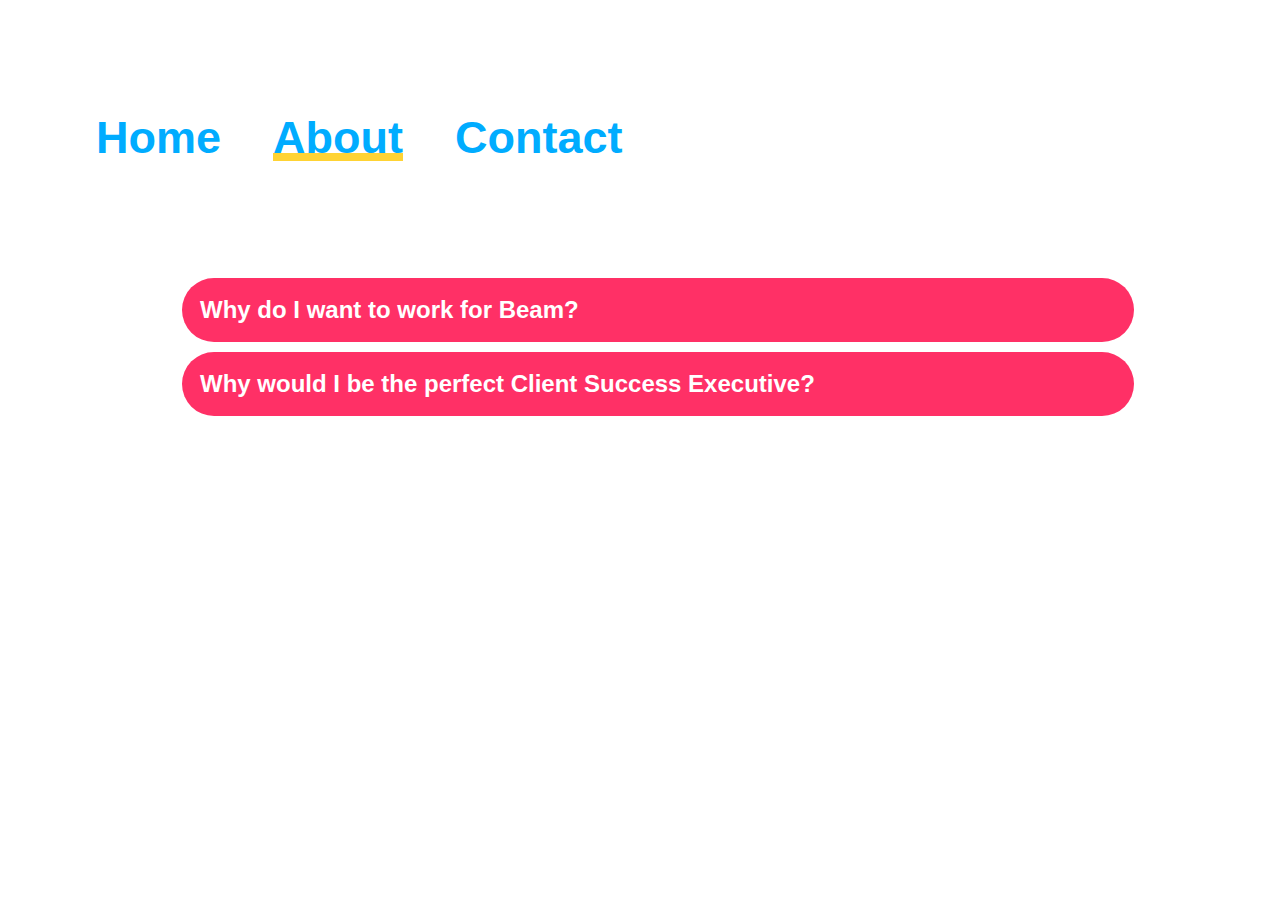
==== html/about.html @ 43a1c2ed "folders" ====
<!DOCTYPE html>

<html lang="en-GB">
  <head>
    <meta charset="utf-8" />
    <meta name="viewport" content="width=device-width" />
    <meta name="author" content="Celia Alonso" />
    <meta
      name="description"
      content="Job application for Client Success Executive at Beam"
    />
    <title>Job application for Client Success Executive at Beam</title>
    <link href="../css/style.css" rel="stylesheet" />
    <link href="../css/about.css" rel="stylesheet" />
  </head>
  <body>
    <header>
      <nav>
        <div class="links">
          <p class="links-items"><a href="../index.html">Home </a></p>
          <p class="links-items"><a href="./about.html"> About </a></p>
          <p class="links-items"><a href="./contact.html">Contact</a></p>
          <strong id="mobile-menu-btn">Menu</strong>
        </div>
      </nav>
      <!-- Small Screen Navigation Bar -->
      <div class="mobile-menu">
        <p class="links-items"><a href="../index.html"> Home </a></p>
        <p class="links-items"><a href="./about.html"> About </a></p>
        <p class="links-items"><a href="./contact.html"> Contact </a></p>
      </div>
    </header>

    <main>
     
  
    

        <h2 class="accordion">Why do I want to work for Beam?</h2>

      <div class="panel">
       
         
            <h3>Passionate About Helping Dissadvantaged Communities</h3>
            <p class="start">
            Last year, I started volunteering at the North London Action for Homeless gardening project. 
            This project provides a safe space where people can experience a sense of belonging. 
            
            Before that, after university, I spent six months volunteering at different charities in Asia that tackled homelessness and lack of education in deprived areas. 
            During that time, I also developed a fundraising campaign to buy and deliver water filters to various charities
            </p>
        

        
            <h3>I Believe In Tech As A Force For Good</h3>
            <p class="start">
          I'm a firm believer that using tech in the right way can dramatically improve people's lives. Beam is a great example of that, 
          in the last few months I've been following on LinkedIn how the lives of people like Karina, John or Anna  
          were changed thanks to it. I've been inspired by this and in my free time I recently started to learn HTML, CSS & JS.
            </p>
        

        
         
      </div>
      <h2 class="accordion">Why would I be the perfect Client Success Executive?</h2>
      <div class="panel">
       
         <h3>I am Great at Spotting New Opportunities & Building Long-lasting Partnerships  </h3>
            <p class="start">
           As the Marketing and Collaborations Manager at Fill Refill, a sustainability driven start-up, 
           I enjoy identifying partnerships opportunities and creating long-term relationships with other brands, organisations, accounts and charities. 
           I regularly organise stands at tradeshows and events where we pitch to potential new clients & partners. 
            </p>
          

               <h3>
I have Exceptional Organisational Skills and Problem-Solving Ability </h3>
            <p class="start">
            A great part of my previous role as a Closed Loop Coordinator involved finding out what sustainable practices could be improved, 
            coming up with solutions and managing the projects to implement the changes. 
            This together with my experience organising stands at tradeshows and events 
            helped me develop my organisation skills and taught me how to react in a calm and fast way to unexpected events. 
 
</p>
        <h3> I am a Target Driven Person </h3>
            <p class="start"> I thrive in a target-driven work environment where I passionately believe in the company's goal. In my current job, last year, 
              I increased the amount of partnerships by 150% creating 20 new partnerships.</p>

               <h3>And.. </h3>
        <p class="start"> I am an active and positive person that likes to get involved, I have great initiative and the ability to easily build rapport. 
          I am a very confident speaker that thrives in a busy environment where I can develop and learn. 
          As I truly share your passion to use tech as a force for good and desire to improve people's lives, I know I would commit all my energy to this role. </p>
       

          
        
        <p class="nostart">Thank you for your consideration,</br>
    Celia</p>
      </div>
    </main>

    <script src="../js/about.js"></script>

  </body>
</html>
---- css/style.css ----
/* FOR ALL PAGES */

body {
  padding: 70px;
}
* {
  padding: 0px;
  margin: 0px;
  font-family: "Montserrat", sans-serif;
}

/* footer {
  left: 0;
  bottom: 0;
  margin-top: 2rem;
  width: 100%;
} */

a {
  color: inherit;
  text-decoration: inherit;
}

nav {
  display: flex;
  justify-content: space-between;
  align-items: center;
  width: 100%;
  font-size: 45px;
  /* top: 0;  top: 0, so that the nav bar stays on the top */
  background-color: white;
  border-radius: 0.5rem;
  padding: 0rem 0rem;
  padding-bottom: -1rem;
  margin-top: 0.5rem;
  color: #00acff;
}
nav .links {
  display: flex;
  padding: 1.5rem 1rem;
  justify-content: center;
  margin-right: 1rem;
}

nav .links {
  gap: 2rem;
}

nav .links-items:hover {
  background-color: rgb(255 211 52);
  border-radius: 1rem;
  cursor: pointer;
}

.links p {
  padding: 10px;
  font-weight: 800;
}

.logo {
  padding-left: 1rem;
}

#mobile-menu-btn {
  display: none;
}
.mobile-menu {
  color: white;
  display: none;
  position: absolute;
  right: 0;
  height: 60vh;
  width: 70vw;
  background-color: #00acff;
  font-weight: 800;
  font-size: x-large;
}

@media (max-width: 600px) {
  #mobile-menu-btn {
    display: block;
  }
  nav p {
    display: none;
  }
  .mobile-menu {
    display: none;
    flex-direction: column;
    justify-content: space-around;
    align-items: center;
    border-radius: 1rem;
    margin: 1rem 2rem 0;
  }
  nav .links-items:hover {
    background-color: rgb(255 211 52);
    border-radius: 1rem;
    cursor: pointer;
  }

  footer {
    font-size: 0.8rem;
  }
}
---- css/about.css ----
/* FOR ABOUT PAGE */

main {
  margin: 5rem 7rem;
}

/* adding line to nav to show where the user is */

nav .links-items:nth-child(2)::after {
  content: "";
  display: block;
  width: 100%;
  height: 8px;
  background-color: rgb(255 211 52);
  margin-top: -0.7rem;
}
.text {
  text-indent: 2rem;
  margin: 1rem 2rem 1rem 2rem;
  line-height: 2rem;
  padding: 1rem 5rem 1rem;
  font-size: 23px;
}

/* style for the expandable question */
.accordion {
  background-color: rgb(255 48 102);
  color: white;
  cursor: pointer;
  padding: 18px;
  width: 100%;
  text-align: left;
  border: none;
  outline: none;
  transition: 0.4s;
  margin-bottom: 10px;
  border-radius: 2rem;
}

/* hidding the text on panel */

.panel {
  display: none;
  padding: 1rem 3rem 2rem;
}

/* background color change when clicked or hovered */
.accordion.active,
.accordion:hover {
  background-color: rgb(230 20 74);
}

/* styling text from answers */

ul {
  list-style: none;
}

.start {
  text-indent: 2rem;
  padding: 0 2rem;
  margin: 1rem 2rem 2rem;
  line-height: 2rem;
  font-size: 18px;
}

h3 {
  margin-left: 2rem;
  font-size: 20px;
}

.website {
  text-decoration: underline;
}

.question p {
  text-indent: 4rem;
}

.nostart {
  text-indent: 0rem;
  padding: 0 2rem;
  margin: 1rem 2rem 2rem;
  line-height: 2rem;
  font-size: 18px;
}

@media (max-width: 600px) {
  main {
    margin-left: 0.5rem;
    margin-right: 0.5rem;
  }

  body {
    padding: 1.5rem;
  }

  .photo img {
    width: 20rem;
    padding: 1rem;
  }
  .accordion {
    margin-right: 2rem;
    font-size: 15px;
    max-width: 15rem;
  }
  h3 {
    font-size: 15px;
    margin-left: 0;
    margin-bottom: 1rem;
    margin-top: 1rem;
  }
  .panel p {
    font-size: 15px;
  }
  .start {
    font-size: 15px;
    margin-left: 0;
    margin-bottom: 1rem;
    margin-top: 1rem;
    margin-right: 0rem;
    text-indent: 0rem;
    line-height: normal;
    padding: 0rem;
  }

  .nostart {
    font-size: 15px;
    margin-left: 0;
    margin-bottom: 1rem;
    margin-top: 1rem;
    margin-right: 0rem;
    text-indent: 0rem;
    line-height: normal;
    padding: 0rem;
  }
}
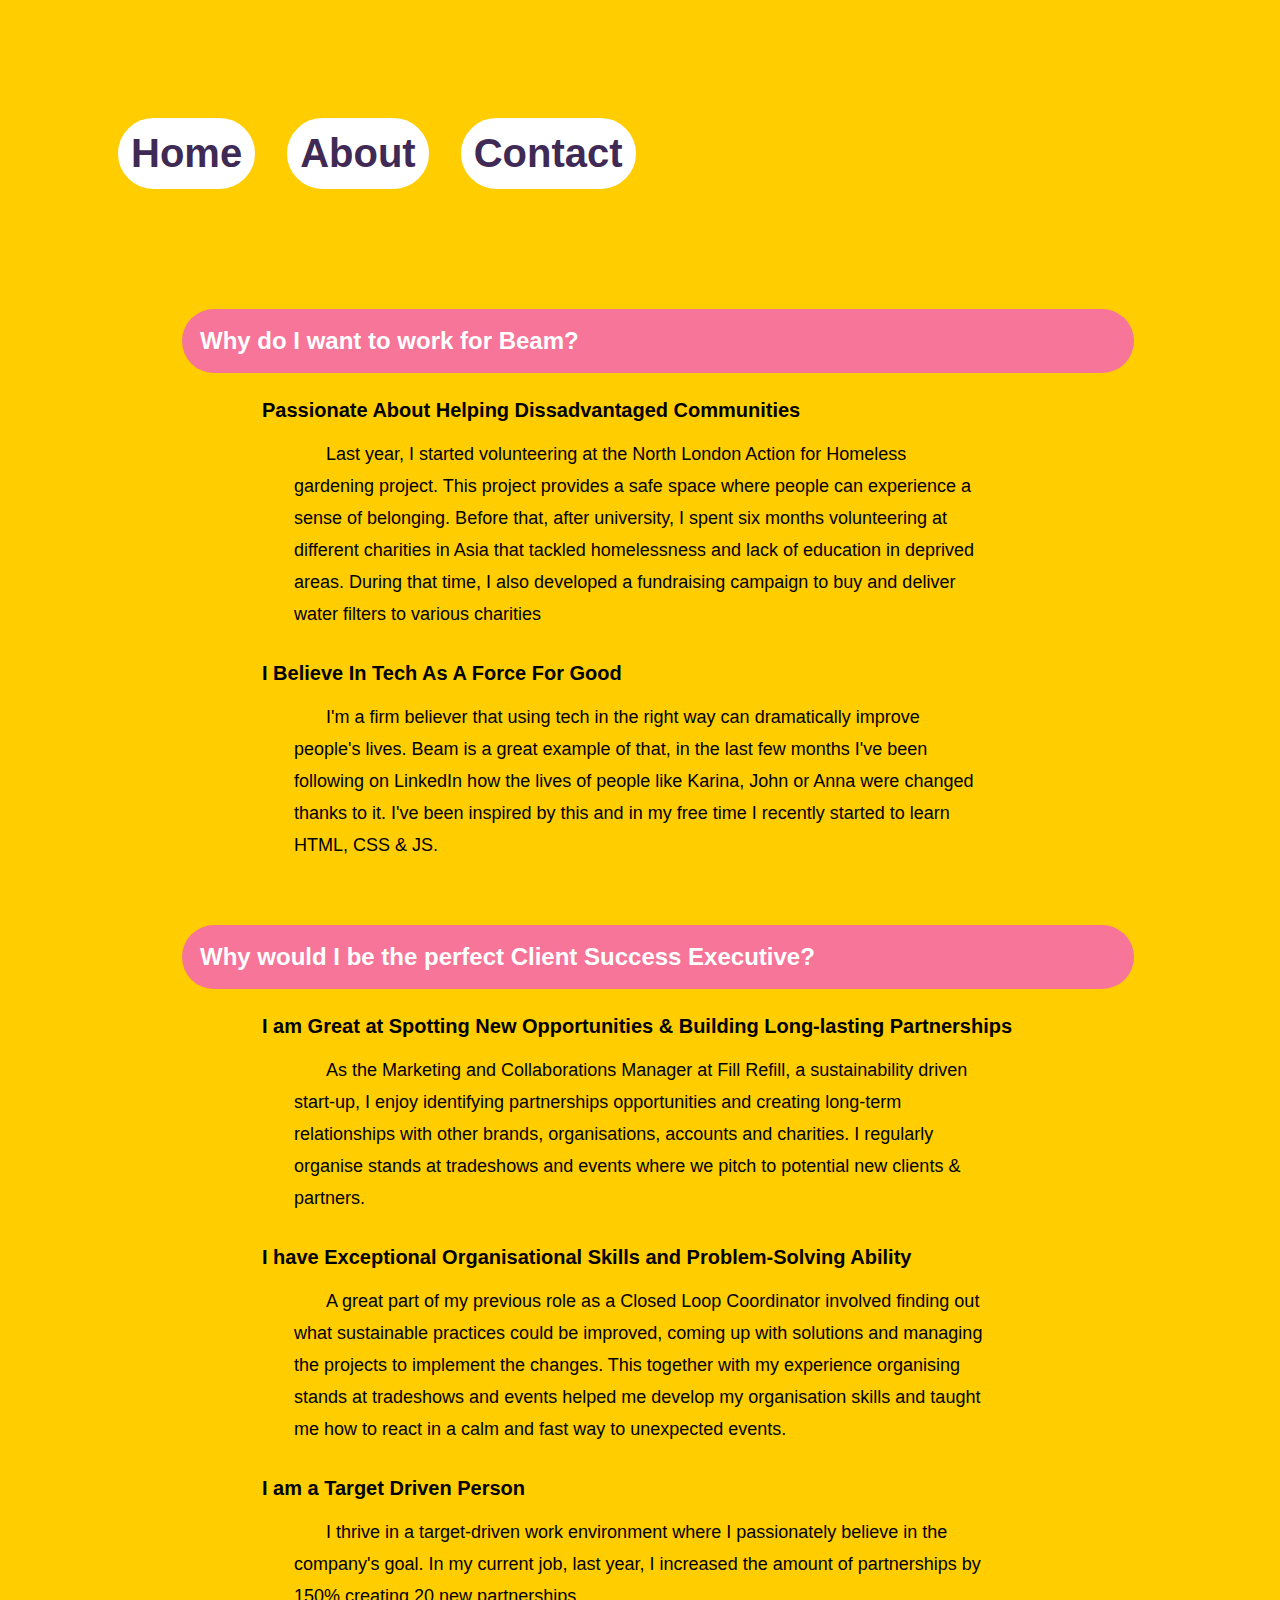
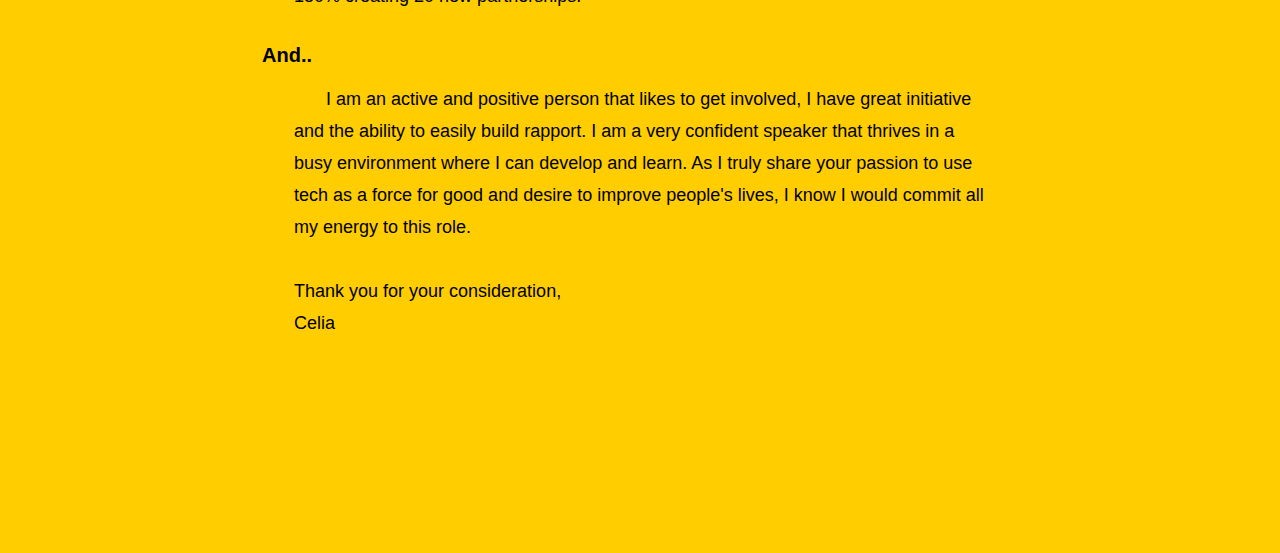
==== commit 102066d7: "PINK COLOUR about" ====
--- a/html/about.html
+++ b/html/about.html
@@ -7,9 +7,9 @@
     <meta name="author" content="Celia Alonso" />
     <meta
       name="description"
-      content="Job application for Client Success Executive at Beam"
+      content=""
     />
-    <title>Job application for Client Success Executive at Beam</title>
+    <title></title>
     <link href="../css/style.css" rel="stylesheet" />
     <link href="../css/about.css" rel="stylesheet" />
   </head>
--- a/css/style.css
+++ b/css/style.css
@@ -2,11 +2,12 @@
 
 body {
   padding: 70px;
+  background-color: rgb(255, 205, 0);
 }
 * {
   padding: 0px;
   margin: 0px;
-  font-family: "Montserrat", sans-serif;
+  font-family: Arial, Helvetica, sans-serif;
 }
 
 /* footer {
@@ -26,30 +27,38 @@
   justify-content: space-between;
   align-items: center;
   width: 100%;
-  font-size: 45px;
+  font-size: 40px;
   /* top: 0;  top: 0, so that the nav bar stays on the top */
-  background-color: white;
-  border-radius: 0.5rem;
+  background-color: rgb(255, 205, 0);
+  /* border-radius: 0.5rem; */
   padding: 0rem 0rem;
-  padding-bottom: -1rem;
+  padding-bottom: -5rem;
   margin-top: 0.5rem;
-  color: #00acff;
+  color: #3f2a56;
 }
 nav .links {
   display: flex;
-  padding: 1.5rem 1rem;
+  padding: 2.5rem 3rem;
   justify-content: center;
-  margin-right: 1rem;
 }
 
 nav .links {
   gap: 2rem;
 }
 
+nav .links-items {
+  background-color: white;
+  border-radius: 3rem;
+  padding: 2rem;
+  border: white solid 0.2rem;
+}
+
 nav .links-items:hover {
-  background-color: rgb(255 211 52);
-  border-radius: 1rem;
+  background-color: #3f2a56;
+  border-radius: 3rem;
   cursor: pointer;
+  color: white;
+  border: solid white 0.2rem;
 }
 
 .links p {
@@ -71,7 +80,7 @@
   right: 0;
   height: 60vh;
   width: 70vw;
-  background-color: #00acff;
+  background-color: #3f2a56;
   font-weight: 800;
   font-size: x-large;
 }
@@ -92,7 +101,7 @@
     margin: 1rem 2rem 0;
   }
   nav .links-items:hover {
-    background-color: rgb(255 211 52);
+    background-color: rgb(255, 205, 0);
     border-radius: 1rem;
     cursor: pointer;
   }
--- a/css/about.css
+++ b/css/about.css
@@ -4,16 +4,6 @@
   margin: 5rem 7rem;
 }
 
-/* adding line to nav to show where the user is */
-
-nav .links-items:nth-child(2)::after {
-  content: "";
-  display: block;
-  width: 100%;
-  height: 8px;
-  background-color: rgb(255 211 52);
-  margin-top: -0.7rem;
-}
 .text {
   text-indent: 2rem;
   margin: 1rem 2rem 1rem 2rem;
@@ -24,7 +14,7 @@
 
 /* style for the expandable question */
 .accordion {
-  background-color: rgb(255 48 102);
+  background-color: #f67599;
   color: white;
   cursor: pointer;
   padding: 18px;
@@ -40,7 +30,7 @@
 /* hidding the text on panel */
 
 .panel {
-  display: none;
+  /* display: none; */
   padding: 1rem 3rem 2rem;
 }
 
